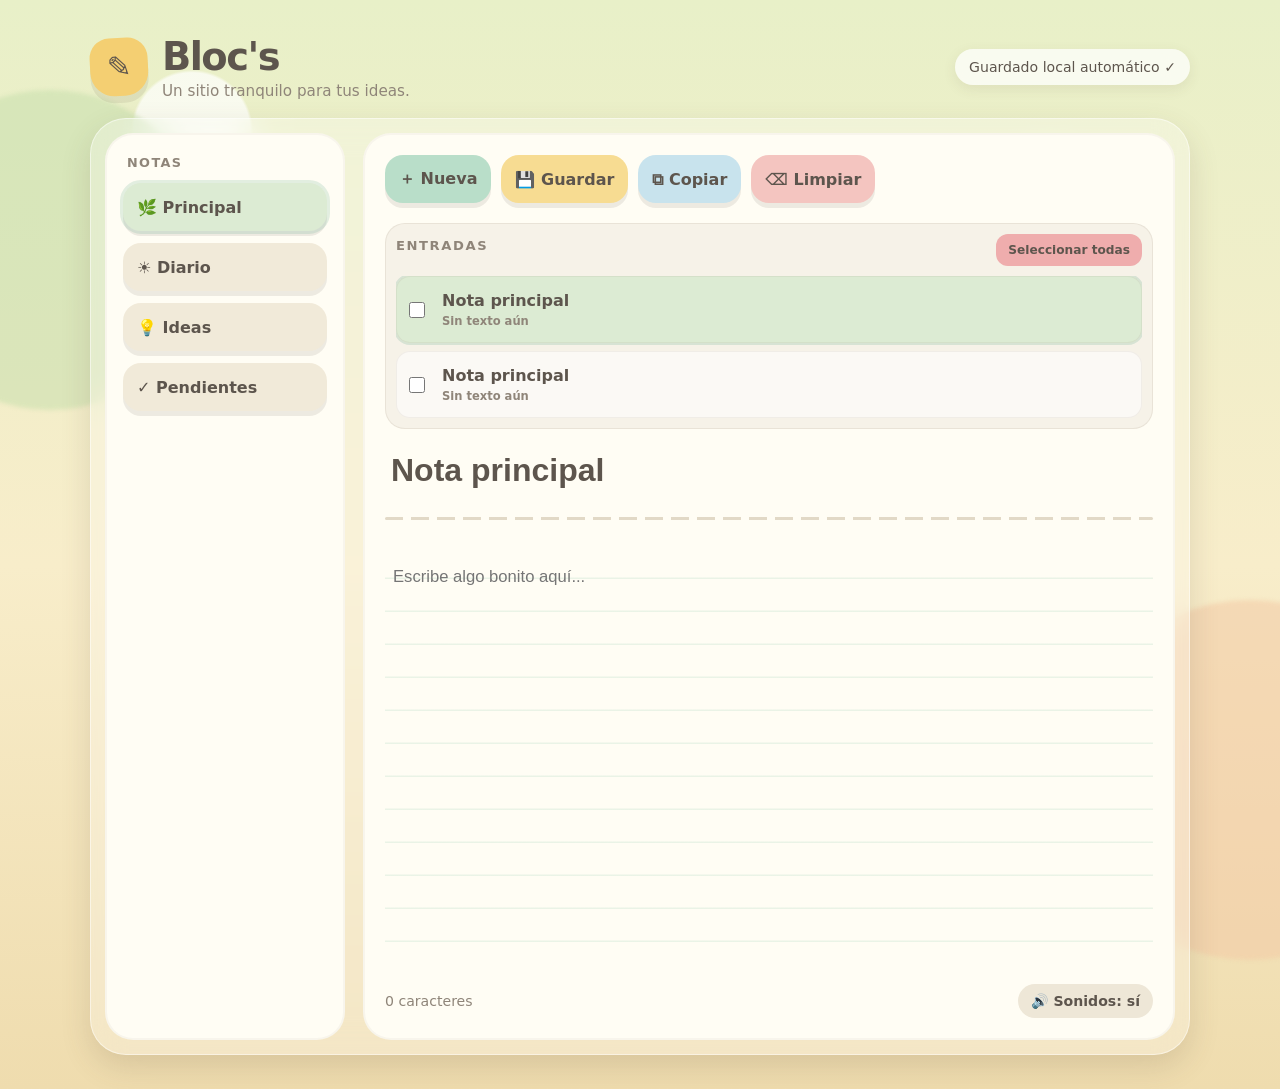
==== index.html @ b120897f "Rename bloc.html to index.html" ====
<!DOCTYPE html>
<html lang="es">
<head>
  <meta charset="UTF-8" />
  <meta name="viewport" content="width=device-width, initial-scale=1.0" />
  <title>Mi Bloc Bonito</title>
  <style>
    :root{
      --bg:#f7efd2;
      --panel:#fffdf4;
      --ink:#5d554d;
      --muted:#8f8579;
      --green:#8bc7a8;
      --green-dark:#5da783;
      --yellow:#f4cf72;
      --pink:#efadad;
      --blue:#9ecfe4;
      --cream:#fff8df;
      --shadow:0 12px 30px rgba(91, 76, 58, .16);
      --shadow-soft:0 7px 0 rgba(91, 76, 58, .10);
      --radius:28px;
    }

    *{ box-sizing:border-box; }

    body{
      margin:0;
      min-height:100vh;
      font-family: "Trebuchet MS", "Segoe UI", system-ui, sans-serif;
      color:var(--ink);
      background:
        radial-gradient(circle at 15% 12%, rgba(255,255,255,.7) 0 4%, transparent 4.2%),
        radial-gradient(circle at 82% 18%, rgba(255,255,255,.55) 0 3%, transparent 3.2%),
        linear-gradient(180deg, #e8f0c8 0%, #f8edca 52%, #efdcae 100%);
      overflow-x:hidden;
    }

    body::before,
    body::after{
      content:"";
      position:fixed;
      z-index:-1;
      border-radius:50%;
      filter:blur(2px);
      opacity:.55;
    }

    body::before{
      width:320px;
      height:320px;
      left:-110px;
      top:90px;
      background:#c7dfad;
    }

    body::after{
      width:360px;
      height:360px;
      right:-150px;
      bottom:-60px;
      background:#f3caa6;
    }

    .app{
      width:min(1100px, calc(100% - 28px));
      margin:34px auto;
    }

    .topbar{
      display:flex;
      justify-content:space-between;
      align-items:center;
      gap:18px;
      margin-bottom:18px;
    }

    .brand{
      display:flex;
      align-items:center;
      gap:14px;
    }

    .logo{
      width:58px;
      height:58px;
      border-radius:20px 20px 24px 24px;
      display:grid;
      place-items:center;
      background:var(--yellow);
      box-shadow:var(--shadow-soft);
      transform:rotate(-3deg);
      font-size:29px;
    }

    h1{
      margin:0;
      font-size:clamp(1.55rem, 4vw, 2.4rem);
      letter-spacing:-.04em;
    }

    .subtitle{
      color:var(--muted);
      font-size:.95rem;
      margin-top:3px;
    }

    .status{
      background:rgba(255,255,255,.72);
      backdrop-filter:blur(12px);
      padding:10px 14px;
      border-radius:999px;
      box-shadow:0 4px 14px rgba(90,70,50,.09);
      font-size:.88rem;
      white-space:nowrap;
    }

    .shell{
      display:grid;
      grid-template-columns:240px 1fr;
      gap:18px;
      background:rgba(255,255,255,.28);
      border:1px solid rgba(255,255,255,.5);
      padding:14px;
      border-radius:36px;
      box-shadow:var(--shadow);
      backdrop-filter:blur(16px);
    }

    .sidebar,
    .editor-card{
      background:var(--panel);
      border-radius:var(--radius);
      box-shadow:inset 0 0 0 2px rgba(117,96,74,.05);
    }

    .sidebar{
      padding:18px;
      display:flex;
      flex-direction:column;
      gap:12px;
    }

    .section-title{
      font-size:.8rem;
      text-transform:uppercase;
      letter-spacing:.11em;
      color:var(--muted);
      margin:4px 4px 1px;
      font-weight:800;
    }

    button{
      border:0;
      font:inherit;
      color:var(--ink);
      cursor:pointer;
      user-select:none;
    }

    .soft-btn,
    .action-btn{
      border-radius:18px;
      min-height:48px;
      padding:11px 14px;
      font-weight:800;
      transition:transform .16s ease, box-shadow .16s ease, filter .16s ease;
      box-shadow:0 5px 0 rgba(93,85,77,.11);
    }

    .soft-btn{
      text-align:left;
      background:#f1ead9;
    }

    .soft-btn:hover,
    .action-btn:hover{
      transform:translateY(-2px);
      filter:brightness(1.02);
    }

    .soft-btn:active,
    .action-btn:active{
      transform:translateY(3px) scale(.98);
      box-shadow:0 2px 0 rgba(93,85,77,.10);
    }

    .soft-btn.active{
      background:#dcebd3;
      outline:3px solid rgba(93,167,131,.18);
    }

    .editor-card{
      padding:22px;
      min-height:600px;
      display:flex;
      flex-direction:column;
      gap:14px;
    }

    .entries-panel{
      background:#f6f2e8;
      border:1px solid rgba(117,96,74,.10);
      border-radius:20px;
      padding:10px;
    }

    .entries-panel h3{
      margin:0 0 10px;
      font-size:.82rem;
      letter-spacing:.12em;
      text-transform:uppercase;
      color:var(--muted);
    }

    .entries-header{
      display:flex;
      justify-content:space-between;
      align-items:center;
      gap:8px;
      margin-bottom:10px;
    }

    .entries-list{
      display:flex;
      flex-direction:column;
      gap:8px;
      max-height:220px;
      overflow:auto;
    }

    .entry-row{
      display:flex;
      align-items:center;
      gap:8px;
      background:rgba(255,255,255,.55);
      border:1px solid rgba(117,96,74,.08);
      border-radius:14px;
      padding:6px 8px;
    }

    .entry-row.active{
      background:#dcebd3;
      outline:2px solid rgba(93,167,131,.2);
    }

    .entry-row input[type="checkbox"] {
      width:16px;
      height:16px;
      accent-color: var(--green-dark);
      cursor:pointer;
      flex-shrink:0;
    }

    .entry-item{
      flex:1;
      width:100%;
      text-align:left;
      border:0;
      background:transparent;
      padding:8px 6px;
      font-weight:800;
      color:var(--ink);
      cursor:pointer;
    }

    .entry-item small{
      display:block;
      color:var(--muted);
      font-size:.72rem;
      margin-top:4px;
      font-weight:700;
    }

    .delete-entry-btn,
    .delete-selected-btn,
    .select-all-btn,
    #deleteCurrentBtn {
      display:none;
      border-radius:12px;
      padding:7px 10px;
      background:#f4c5c0;
      font-size:.76rem;
      font-weight:800;
      box-shadow:none;
    }

    .delete-entry-btn.visible,
    .delete-selected-btn.visible,
    .select-all-btn.visible,
    #deleteCurrentBtn.visible {
      display:inline-flex;
      align-items:center;
      justify-content:center;
    }

    .delete-selected-btn,
    .select-all-btn {
      min-height:32px;
      padding:7px 12px;
      background:#efadad;
    }

    .entries-header-actions {
      display:flex;
      align-items:center;
      gap:8px;
      flex-wrap:wrap;
    }

    .toolbar{
      display:flex;
      flex-wrap:wrap;
      gap:10px;
      margin-bottom:6px;
    }

    .action-btn{
      display:inline-flex;
      align-items:center;
      justify-content:center;
      gap:8px;
      background:#eee7d7;
    }

    .action-btn.green{ background:#b9dec9; }
    .action-btn.yellow{ background:#f7dc92; }
    .action-btn.pink{ background:#f4c5c0; }
    .action-btn.blue{ background:#c8e3ed; }

    .title-input{
      border:0;
      outline:0;
      width:100%;
      padding:8px 6px 10px;
      background:transparent;
      color:var(--ink);
      font:800 clamp(1.45rem, 3vw, 2rem)/1.2 "Trebuchet MS", sans-serif;
    }

    .divider{
      height:3px;
      border-radius:999px;
      background:
        repeating-linear-gradient(90deg, #d8cdb7 0 18px, transparent 18px 26px);
      margin:4px 0 12px;
      opacity:.75;
    }

    textarea{
      width:100%;
      flex:1;
      min-height:410px;
      resize:none;
      border:0;
      outline:0;
      padding:14px 8px;
      color:var(--ink);
      background:
        repeating-linear-gradient(
          transparent 0,
          transparent 31px,
          rgba(139,199,168,.18) 32px,
          rgba(139,199,168,.18) 33px
        );
      font:500 1.04rem/33px "Trebuchet MS", "Segoe UI", sans-serif;
      caret-color:var(--green-dark);
    }

    .bottom-row{
      display:flex;
      justify-content:space-between;
      align-items:center;
      gap:12px;
      margin-top:14px;
      color:var(--muted);
      font-size:.88rem;
    }

    .sound-toggle{
      border-radius:999px;
      padding:9px 13px;
      background:#eee7d7;
      font-weight:800;
    }

    .toast{
      position:fixed;
      left:50%;
      bottom:28px;
      transform:translate(-50%, 25px) scale(.96);
      opacity:0;
      pointer-events:none;
      padding:13px 18px;
      border-radius:18px;
      background:#5f6655;
      color:white;
      font-weight:800;
      box-shadow:0 10px 28px rgba(0,0,0,.2);
      transition:.25s ease;
      z-index:10;
    }

    .toast.show{
      transform:translate(-50%, 0) scale(1);
      opacity:1;
    }

    .modal-backdrop {
      position:fixed;
      inset:0;
      display:flex;
      align-items:center;
      justify-content:center;
      background:rgba(72, 62, 52, 0.38);
      backdrop-filter:blur(4px);
      opacity:0;
      visibility:hidden;
      transition:opacity .2s ease, visibility .2s ease;
      z-index:20;
    }

    .modal-backdrop.show {
      opacity:1;
      visibility:visible;
    }

    .modal-card {
      width:min(420px, calc(100% - 28px));
      background:var(--panel);
      border-radius:28px;
      box-shadow:0 20px 45px rgba(72, 62, 52, 0.22);
      border:1px solid rgba(117,96,74,.10);
      padding:22px 20px 18px;
      transform:translateY(10px) scale(.98);
      transition:transform .2s ease;
    }

    .modal-backdrop.show .modal-card {
      transform:translateY(0) scale(1);
    }

    .modal-card h2 {
      margin:0 0 10px;
      font-size:1.5rem;
      letter-spacing:-.04em;
    }

    .modal-card p {
      margin:0 0 18px;
      color:var(--muted);
      line-height:1.6;
    }

    .modal-actions {
      display:flex;
      justify-content:flex-end;
      gap:10px;
      flex-wrap:wrap;
    }

    .modal-btn {
      border-radius:16px;
      min-height:42px;
      padding:9px 16px;
      font-weight:800;
      box-shadow:0 4px 0 rgba(93,85,77,.10);
    }

    .modal-btn.cancel {
      background:#eee7d7;
    }

    .modal-btn.confirm {
      background:#f4c5c0;
    }

    .pop{
      animation:pop .28s ease;
    }

    @keyframes pop{
      0%{ transform:scale(.95); }
      55%{ transform:scale(1.025); }
      100%{ transform:scale(1); }
    }

    @media (max-width:780px){
      .topbar{
        align-items:flex-start;
        flex-direction:column;
      }

      .shell{
        grid-template-columns:1fr;
      }

      .sidebar{
        flex-direction:row;
        flex-wrap:wrap;
      }

      .section-title{
        width:100%;
      }

      .soft-btn{
        flex:1 1 140px;
      }

      .editor-card{
        min-height:560px;
      }
    }
  </style>
</head>
<body>
  <main class="app">
    <header class="topbar">
      <div class="brand">
        <div class="logo">✎</div>
        <div>
          <h1>Bloc's</h1>
          <div class="subtitle">Un sitio tranquilo para tus ideas.</div>
        </div>
      </div>
      <div class="status" id="status">Guardado local automático ✓</div>
    </header>

    <section class="shell">
      <aside class="sidebar">
        <div class="section-title">Notas</div>
        <button class="soft-btn active" data-note="principal">🌿 Principal</button>
        <button class="soft-btn" data-note="diario">☀ Diario</button>
        <button class="soft-btn" data-note="ideas">💡 Ideas</button>
        <button class="soft-btn" data-note="pendientes">✓ Pendientes</button>
      </aside>

      <section class="editor-card" id="editorCard">
        <div class="toolbar">
          <button class="action-btn green" id="newBtn">＋ Nueva</button>
          <button class="action-btn yellow" id="saveBtn">💾 Guardar</button>
          <button class="action-btn blue" id="copyBtn">⧉ Copiar</button>
          <button class="action-btn pink" id="clearBtn">⌫ Limpiar</button>
          <button class="action-btn pink" id="deleteCurrentBtn">🗑 Borrar nota</button>
        </div>

        <div class="entries-panel">
          <div class="entries-header">
            <h3>Entradas</h3>
            <div class="entries-header-actions">
              <button class="select-all-btn" id="selectAllBtn" type="button">Seleccionar todas</button>
              <button class="delete-selected-btn" id="deleteSelectedBtn" type="button">🗑 Seleccionadas</button>
            </div>
          </div>
          <div class="entries-list" id="entriesList"></div>
        </div>

        <input class="title-input" id="title" value="Nota principal" aria-label="Título de la nota"/>
        <div class="divider"></div>
        <textarea id="note" spellcheck="true" placeholder="Escribe algo bonito aquí..."></textarea>

        <div class="bottom-row">
          <span id="counter">0 caracteres</span>
          <button class="sound-toggle" id="soundBtn">🔊 Sonidos: sí</button>
        </div>
      </section>
    </section>
  </main>

  <div class="modal-backdrop" id="deleteModal" aria-hidden="true">
    <div class="modal-card" role="dialog" aria-modal="true" aria-labelledby="deleteModalTitle">
      <h2 id="deleteModalTitle">¿Borrar nota?</h2>
      <p id="deleteModalText">Estás a punto de eliminar esta entrada.</p>
      <div class="modal-actions">
        <button class="modal-btn cancel" id="cancelDeleteBtn" type="button">Cancelar</button>
        <button class="modal-btn confirm" id="confirmDeleteBtn" type="button">Sí, borrar</button>
      </div>
    </div>
  </div>

  <div class="toast" id="toast">Guardado ✓</div>

  <script>
    const title = document.getElementById('title');
    const note = document.getElementById('note');
    const counter = document.getElementById('counter');
    const toast = document.getElementById('toast');
    const status = document.getElementById('status');
    const editorCard = document.getElementById('editorCard');
    const soundBtn = document.getElementById('soundBtn');
    const entriesList = document.getElementById('entriesList');
    const deleteCurrentBtn = document.getElementById('deleteCurrentBtn');
    const deleteSelectedBtn = document.getElementById('deleteSelectedBtn');
    const selectAllBtn = document.getElementById('selectAllBtn');
    const deleteModal = document.getElementById('deleteModal');
    const deleteModalText = document.getElementById('deleteModalText');
    const cancelDeleteBtn = document.getElementById('cancelDeleteBtn');
    const confirmDeleteBtn = document.getElementById('confirmDeleteBtn');

    let activeKey = 'principal';
    let activeEntryId = null;
    let soundsEnabled = true;
    let saveTimer;
    const selectedEntryIds = new Set();
    let pendingDeleteAction = null;

    const categoryLabels = {
      principal: 'Principal',
      diario: 'Diario',
      ideas: 'Ideas',
      pendientes: 'Pendientes'
    };

    const defaults = {
      principal: [
        { id: 'principal-1', title: 'Nota principal', text: '' }
      ],
      diario: [
        { id: 'diario-1', title: 'Diario', text: '' }
      ],
      ideas: [
        { id: 'ideas-1', title: 'Ideas', text: '' }
      ],
      pendientes: [
        { id: 'pendientes-1', title: 'Pendientes', text: '' }
      ]
    };

    function makeId(prefix) {
      if (window.crypto && crypto.randomUUID) {
        return `${prefix}-${crypto.randomUUID()}`;
      }
      return `${prefix}-${Date.now()}-${Math.random().toString(16).slice(2)}`;
    }

    const loadAll = () => {
      try {
        const raw = JSON.parse(localStorage.getItem('bloc-bonito-notes'));
        if (!raw) return structuredClone(defaults);

        const normalized = {};
        Object.keys(defaults).forEach(key => {
          const value = raw[key];
          if (Array.isArray(value)) {
            normalized[key] = value.map((entry, index) => ({
              id: entry.id || makeId(key),
              title: entry.title || `${categoryLabels[key]} ${index + 1}`,
              text: entry.text || '',
              createdAt: entry.createdAt || Date.now()
            }));
          } else if (value && typeof value === 'object') {
            normalized[key] = [{
              id: makeId(key),
              title: value.title || categoryLabels[key],
              text: value.text || '',
              createdAt: Date.now()
            }];
          } else {
            normalized[key] = [...defaults[key]];
          }
        });

        return normalized;
      } catch {
        return structuredClone(defaults);
      }
    };

    let notes = loadAll();

    function playTone(type = 'tap') {
      if (!soundsEnabled) return;
      const AudioCtx = window.AudioContext || window.webkitAudioContext;
      if (!AudioCtx) return;

      const ctx = new AudioCtx();
      const osc = ctx.createOscillator();
      const gain = ctx.createGain();

      const frequencies = {
        tap: [520, 660],
        save: [660, 880],
        clear: [320, 240],
        switch: [440, 560]
      };

      const pair = frequencies[type] || frequencies.tap;
      osc.type = 'sine';
      osc.frequency.setValueAtTime(pair[0], ctx.currentTime);
      osc.frequency.exponentialRampToValueAtTime(pair[1], ctx.currentTime + 0.09);

      gain.gain.setValueAtTime(0.0001, ctx.currentTime);
      gain.gain.exponentialRampToValueAtTime(0.065, ctx.currentTime + 0.015);
      gain.gain.exponentialRampToValueAtTime(0.0001, ctx.currentTime + 0.13);

      osc.connect(gain);
      gain.connect(ctx.destination);
      osc.start();
      osc.stop(ctx.currentTime + 0.14);
      osc.onended = () => ctx.close();
    }

    function showToast(message) {
      toast.textContent = message;
      toast.classList.add('show');
      clearTimeout(toast._timer);
      toast._timer = setTimeout(() => toast.classList.remove('show'), 1400);
    }

    function openDeleteModal(message, callback) {
      deleteModalText.textContent = message;
      pendingDeleteAction = callback;
      deleteModal.classList.add('show');
      deleteModal.setAttribute('aria-hidden', 'false');
    }

    function closeDeleteModal() {
      deleteModal.classList.remove('show');
      deleteModal.setAttribute('aria-hidden', 'true');
      pendingDeleteAction = null;
    }

    function updateCounter() {
      counter.textContent = `${note.value.length} caracteres`;
    }

    function saveList() {
      localStorage.setItem('bloc-bonito-notes', JSON.stringify(notes));
    }

    function updateDeleteControls() {
      const list = notes[activeKey] || [];
      const hasSelection = selectedEntryIds.size > 0;
      const allSelected = list.length > 0 && list.every(entry => selectedEntryIds.has(entry.id));

      deleteSelectedBtn.classList.toggle('visible', hasSelection);
      selectAllBtn.classList.toggle('visible', list.length > 0);
      selectAllBtn.textContent = allSelected ? 'Deseleccionar todas' : 'Seleccionar todas';
      deleteCurrentBtn.classList.toggle('visible', selectedEntryIds.size === 1);

      document.querySelectorAll('.delete-entry-btn').forEach(button => {
        const shouldShow = selectedEntryIds.has(button.dataset.entryId);
        button.classList.toggle('visible', shouldShow);
      });
    }

    function renderEntriesList() {
      const list = notes[activeKey] || [];
      entriesList.innerHTML = '';

      if (!list.length) {
        entriesList.innerHTML = '<div class="entry-row"><button class="entry-item" type="button"><strong>Sin entradas</strong><small>Haz clic en “Nueva” para crear una.</small></button></div>';
        updateDeleteControls();
        return;
      }

      list.forEach(entry => {
        const row = document.createElement('div');
        row.className = `entry-row${entry.id === activeEntryId ? ' active' : ''}`;

        const checkbox = document.createElement('input');
        checkbox.type = 'checkbox';
        checkbox.checked = selectedEntryIds.has(entry.id);
        checkbox.addEventListener('change', () => {
          if (checkbox.checked) {
            selectedEntryIds.add(entry.id);
          } else {
            selectedEntryIds.delete(entry.id);
          }
          updateDeleteControls();
        });

        const btn = document.createElement('button');
        btn.type = 'button';
        btn.className = 'entry-item';
        btn.innerHTML = `<span>${entry.title || 'Sin título'}</span><small>${(entry.text || '').slice(0, 50) || 'Sin texto aún'}</small>`;
        btn.addEventListener('click', () => {
          loadEntry(activeKey, entry.id);
        });

        const deleteBtn = document.createElement('button');
        deleteBtn.type = 'button';
        deleteBtn.className = 'delete-entry-btn';
        deleteBtn.dataset.entryId = entry.id;
        deleteBtn.textContent = 'Borrar';
        deleteBtn.addEventListener('click', (event) => {
          event.stopPropagation();
          deleteEntryById(entry.id);
        });

        row.appendChild(checkbox);
        row.appendChild(btn);
        row.appendChild(deleteBtn);
        entriesList.appendChild(row);
      });

      updateDeleteControls();
    }

    function save(silent = false) {
      const list = notes[activeKey] || [];
      const cleanTitle = (title.value || '').trim() || 'Sin título';

      if (!activeEntryId) {
        const newEntry = {
          id: makeId(activeKey),
          title: cleanTitle,
          text: note.value,
          createdAt: Date.now()
        };
        notes[activeKey] = [...list, newEntry];
        activeEntryId = newEntry.id;
      } else {
        notes[activeKey] = list.map(entry => {
          if (entry.id !== activeEntryId) return entry;
          return {
            ...entry,
            title: cleanTitle,
            text: note.value,
            createdAt: entry.createdAt || Date.now()
          };
        });
      }

      saveList();
      renderEntriesList();
      status.textContent = 'Guardado local automático ✓';

      if (!silent) {
        playTone('save');
        showToast('Guardado ✓');
      }
    }

    function deleteEntryById(entryId) {
      const list = notes[activeKey] || [];
      const entry = list.find(item => item.id === entryId);
      if (!entry) return;

      openDeleteModal(`¿Estás seguro de que quieres borrar la nota "${entry.title || 'Sin título'}"?`, () => {
        notes[activeKey] = list.filter(item => item.id !== entryId);
        selectedEntryIds.delete(entryId);

        if (activeEntryId === entryId) {
          const nextEntry = notes[activeKey][0] || null;
          activeEntryId = nextEntry ? nextEntry.id : null;

          if (nextEntry) {
            title.value = nextEntry.title || categoryLabels[activeKey];
            note.value = nextEntry.text || '';
          } else {
            title.value = categoryLabels[activeKey];
            note.value = '';
          }
          updateCounter();
        }

        saveList();
        renderEntriesList();
        status.textContent = 'Nota eliminada ✓';
        playTone('clear');
        showToast('Nota eliminada ✓');
      });
    }

    function autosave() {
      status.textContent = 'Guardando…';
      clearTimeout(saveTimer);
      saveTimer = setTimeout(() => save(true), 450);
    }

    function loadEntry(key, entryId) {
      save(true);
      activeKey = key;
      selectedEntryIds.clear();
      const list = notes[key] || [];
      const entry = list.find(item => item.id === entryId) || list[0] || {
        id: makeId(key),
        title: categoryLabels[key],
        text: ''
      };

      activeEntryId = entry.id;
      title.value = entry.title || categoryLabels[key];
      note.value = entry.text || '';
      updateCounter();

      document.querySelectorAll('.soft-btn').forEach(btn => {
        btn.classList.toggle('active', btn.dataset.note === key);
      });

      renderEntriesList();
      editorCard.classList.remove('pop');
      void editorCard.offsetWidth;
      editorCard.classList.add('pop');
      playTone('switch');
    }

    function loadNote(key) {
      loadEntry(key, (notes[key] || [])[0]?.id || null);
    }

    document.querySelectorAll('.soft-btn').forEach(btn => {
      btn.addEventListener('click', () => loadNote(btn.dataset.note));
    });

    document.getElementById('saveBtn').addEventListener('click', () => save());

    document.getElementById('copyBtn').addEventListener('click', async () => {
      try {
        await navigator.clipboard.writeText(`${title.value}\n\n${note.value}`);
        playTone('tap');
        showToast('Copiado al portapapeles');
      } catch {
        showToast('No se pudo copiar');
      }
    });

    document.getElementById('clearBtn').addEventListener('click', () => {
      note.value = '';
      updateCounter();
      autosave();
      playTone('clear');
      showToast('Nota limpiada');
    });

    deleteCurrentBtn.addEventListener('click', () => {
      const selected = [...selectedEntryIds];
      if (selected.length !== 1) {
        showToast('Selecciona solo una nota');
        return;
      }
      deleteEntryById(selected[0]);
    });

    selectAllBtn.addEventListener('click', () => {
      const list = notes[activeKey] || [];
      const allSelected = list.length > 0 && list.every(entry => selectedEntryIds.has(entry.id));

      if (allSelected) {
        selectedEntryIds.clear();
      } else {
        list.forEach(entry => selectedEntryIds.add(entry.id));
      }

      renderEntriesList();
    });

    deleteSelectedBtn.addEventListener('click', () => {
      const ids = [...selectedEntryIds];
      if (!ids.length) {
        showToast('Selecciona una o más notas');
        return;
      }

      openDeleteModal(`¿Estás seguro de que quieres borrar ${ids.length} nota(s) seleccionada(s)?`, () => {
        notes[activeKey] = (notes[activeKey] || []).filter(entry => !ids.includes(entry.id));
        selectedEntryIds.clear();

        const nextEntry = notes[activeKey][0] || null;
        activeEntryId = nextEntry ? nextEntry.id : null;
        if (nextEntry) {
          title.value = nextEntry.title || categoryLabels[activeKey];
          note.value = nextEntry.text || '';
        } else {
          title.value = categoryLabels[activeKey];
          note.value = '';
        }
        updateCounter();
        saveList();
        renderEntriesList();
        status.textContent = 'Entradas eliminadas ✓';
        playTone('clear');
        showToast('Entradas eliminadas ✓');
      });
    });

    cancelDeleteBtn.addEventListener('click', closeDeleteModal);
    confirmDeleteBtn.addEventListener('click', () => {
      if (typeof pendingDeleteAction === 'function') {
        pendingDeleteAction();
      }
      closeDeleteModal();
    });
    deleteModal.addEventListener('click', (event) => {
      if (event.target === deleteModal) {
        closeDeleteModal();
      }
    });

    document.getElementById('newBtn').addEventListener('click', () => {
      const list = notes[activeKey] || [];
      const newEntry = {
        id: makeId(activeKey),
        title: `Nueva ${categoryLabels[activeKey] || 'entrada'}`,
        text: '',
        createdAt: Date.now()
      };

      notes[activeKey] = [...list, newEntry];
      activeEntryId = newEntry.id;
      title.value = newEntry.title;
      note.value = '';
      updateCounter();
      renderEntriesList();
      saveList();
      note.focus();
      playTone('tap');
      showToast('Lista para escribir ✨');
    });

    soundBtn.addEventListener('click', () => {
      soundsEnabled = !soundsEnabled;
      soundBtn.textContent = soundsEnabled ? '🔊 Sonidos: sí' : '🔇 Sonidos: no';
      if (soundsEnabled) playTone('tap');
    });

    [title, note].forEach(el => el.addEventListener('input', () => {
      updateCounter();
      autosave();
    }));

    note.addEventListener('keydown', e => {
      if (e.key === 'Tab') {
        e.preventDefault();
        const start = note.selectionStart;
        const end = note.selectionEnd;
        note.value = note.value.substring(0, start) + '  ' + note.value.substring(end);
        note.selectionStart = note.selectionEnd = start + 2;
        autosave();
      }
    });

    loadNote(activeKey);
  </script>
</body>
</html>
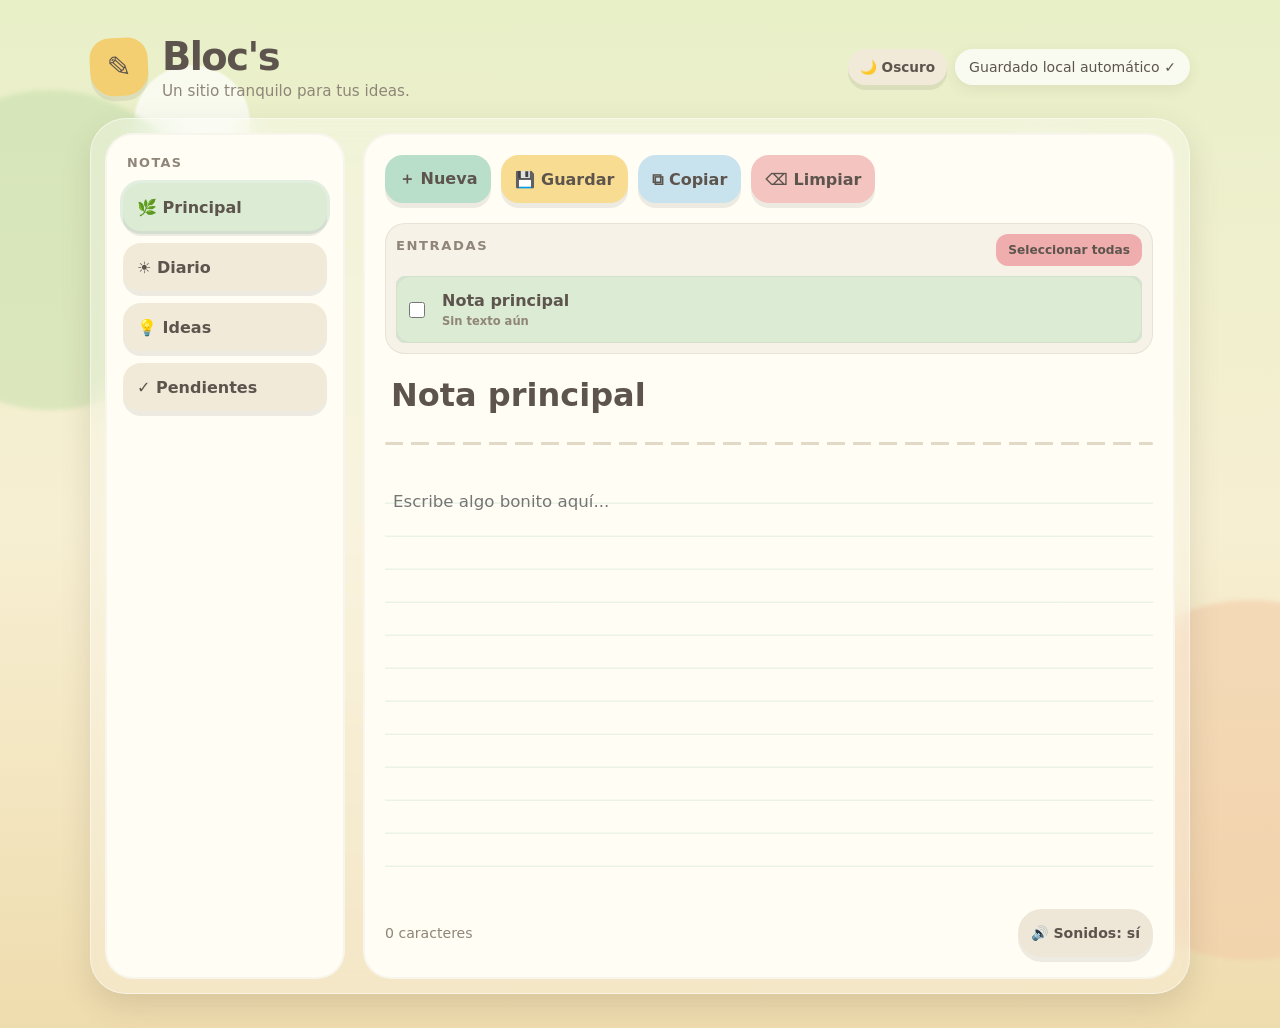
==== commit f6fb67de: "Saving uncommitted changes before archiving session" ====
--- a/index.html
+++ b/index.html
@@ -4,516 +4,9 @@
   <meta charset="UTF-8" />
   <meta name="viewport" content="width=device-width, initial-scale=1.0" />
   <title>Mi Bloc Bonito</title>
-  <style>
-    :root{
-      --bg:#f7efd2;
-      --panel:#fffdf4;
-      --ink:#5d554d;
-      --muted:#8f8579;
-      --green:#8bc7a8;
-      --green-dark:#5da783;
-      --yellow:#f4cf72;
-      --pink:#efadad;
-      --blue:#9ecfe4;
-      --cream:#fff8df;
-      --shadow:0 12px 30px rgba(91, 76, 58, .16);
-      --shadow-soft:0 7px 0 rgba(91, 76, 58, .10);
-      --radius:28px;
-    }
-
-    *{ box-sizing:border-box; }
-
-    body{
-      margin:0;
-      min-height:100vh;
-      font-family: "Trebuchet MS", "Segoe UI", system-ui, sans-serif;
-      color:var(--ink);
-      background:
-        radial-gradient(circle at 15% 12%, rgba(255,255,255,.7) 0 4%, transparent 4.2%),
-        radial-gradient(circle at 82% 18%, rgba(255,255,255,.55) 0 3%, transparent 3.2%),
-        linear-gradient(180deg, #e8f0c8 0%, #f8edca 52%, #efdcae 100%);
-      overflow-x:hidden;
-    }
-
-    body::before,
-    body::after{
-      content:"";
-      position:fixed;
-      z-index:-1;
-      border-radius:50%;
-      filter:blur(2px);
-      opacity:.55;
-    }
-
-    body::before{
-      width:320px;
-      height:320px;
-      left:-110px;
-      top:90px;
-      background:#c7dfad;
-    }
-
-    body::after{
-      width:360px;
-      height:360px;
-      right:-150px;
-      bottom:-60px;
-      background:#f3caa6;
-    }
-
-    .app{
-      width:min(1100px, calc(100% - 28px));
-      margin:34px auto;
-    }
-
-    .topbar{
-      display:flex;
-      justify-content:space-between;
-      align-items:center;
-      gap:18px;
-      margin-bottom:18px;
-    }
-
-    .brand{
-      display:flex;
-      align-items:center;
-      gap:14px;
-    }
-
-    .logo{
-      width:58px;
-      height:58px;
-      border-radius:20px 20px 24px 24px;
-      display:grid;
-      place-items:center;
-      background:var(--yellow);
-      box-shadow:var(--shadow-soft);
-      transform:rotate(-3deg);
-      font-size:29px;
-    }
-
-    h1{
-      margin:0;
-      font-size:clamp(1.55rem, 4vw, 2.4rem);
-      letter-spacing:-.04em;
-    }
-
-    .subtitle{
-      color:var(--muted);
-      font-size:.95rem;
-      margin-top:3px;
-    }
-
-    .status{
-      background:rgba(255,255,255,.72);
-      backdrop-filter:blur(12px);
-      padding:10px 14px;
-      border-radius:999px;
-      box-shadow:0 4px 14px rgba(90,70,50,.09);
-      font-size:.88rem;
-      white-space:nowrap;
-    }
-
-    .shell{
-      display:grid;
-      grid-template-columns:240px 1fr;
-      gap:18px;
-      background:rgba(255,255,255,.28);
-      border:1px solid rgba(255,255,255,.5);
-      padding:14px;
-      border-radius:36px;
-      box-shadow:var(--shadow);
-      backdrop-filter:blur(16px);
-    }
-
-    .sidebar,
-    .editor-card{
-      background:var(--panel);
-      border-radius:var(--radius);
-      box-shadow:inset 0 0 0 2px rgba(117,96,74,.05);
-    }
-
-    .sidebar{
-      padding:18px;
-      display:flex;
-      flex-direction:column;
-      gap:12px;
-    }
-
-    .section-title{
-      font-size:.8rem;
-      text-transform:uppercase;
-      letter-spacing:.11em;
-      color:var(--muted);
-      margin:4px 4px 1px;
-      font-weight:800;
-    }
-
-    button{
-      border:0;
-      font:inherit;
-      color:var(--ink);
-      cursor:pointer;
-      user-select:none;
-    }
-
-    .soft-btn,
-    .action-btn{
-      border-radius:18px;
-      min-height:48px;
-      padding:11px 14px;
-      font-weight:800;
-      transition:transform .16s ease, box-shadow .16s ease, filter .16s ease;
-      box-shadow:0 5px 0 rgba(93,85,77,.11);
-    }
-
-    .soft-btn{
-      text-align:left;
-      background:#f1ead9;
-    }
-
-    .soft-btn:hover,
-    .action-btn:hover{
-      transform:translateY(-2px);
-      filter:brightness(1.02);
-    }
-
-    .soft-btn:active,
-    .action-btn:active{
-      transform:translateY(3px) scale(.98);
-      box-shadow:0 2px 0 rgba(93,85,77,.10);
-    }
-
-    .soft-btn.active{
-      background:#dcebd3;
-      outline:3px solid rgba(93,167,131,.18);
-    }
-
-    .editor-card{
-      padding:22px;
-      min-height:600px;
-      display:flex;
-      flex-direction:column;
-      gap:14px;
-    }
-
-    .entries-panel{
-      background:#f6f2e8;
-      border:1px solid rgba(117,96,74,.10);
-      border-radius:20px;
-      padding:10px;
-    }
-
-    .entries-panel h3{
-      margin:0 0 10px;
-      font-size:.82rem;
-      letter-spacing:.12em;
-      text-transform:uppercase;
-      color:var(--muted);
-    }
-
-    .entries-header{
-      display:flex;
-      justify-content:space-between;
-      align-items:center;
-      gap:8px;
-      margin-bottom:10px;
-    }
-
-    .entries-list{
-      display:flex;
-      flex-direction:column;
-      gap:8px;
-      max-height:220px;
-      overflow:auto;
-    }
-
-    .entry-row{
-      display:flex;
-      align-items:center;
-      gap:8px;
-      background:rgba(255,255,255,.55);
-      border:1px solid rgba(117,96,74,.08);
-      border-radius:14px;
-      padding:6px 8px;
-    }
-
-    .entry-row.active{
-      background:#dcebd3;
-      outline:2px solid rgba(93,167,131,.2);
-    }
-
-    .entry-row input[type="checkbox"] {
-      width:16px;
-      height:16px;
-      accent-color: var(--green-dark);
-      cursor:pointer;
-      flex-shrink:0;
-    }
-
-    .entry-item{
-      flex:1;
-      width:100%;
-      text-align:left;
-      border:0;
-      background:transparent;
-      padding:8px 6px;
-      font-weight:800;
-      color:var(--ink);
-      cursor:pointer;
-    }
-
-    .entry-item small{
-      display:block;
-      color:var(--muted);
-      font-size:.72rem;
-      margin-top:4px;
-      font-weight:700;
-    }
-
-    .delete-entry-btn,
-    .delete-selected-btn,
-    .select-all-btn,
-    #deleteCurrentBtn {
-      display:none;
-      border-radius:12px;
-      padding:7px 10px;
-      background:#f4c5c0;
-      font-size:.76rem;
-      font-weight:800;
-      box-shadow:none;
-    }
-
-    .delete-entry-btn.visible,
-    .delete-selected-btn.visible,
-    .select-all-btn.visible,
-    #deleteCurrentBtn.visible {
-      display:inline-flex;
-      align-items:center;
-      justify-content:center;
-    }
-
-    .delete-selected-btn,
-    .select-all-btn {
-      min-height:32px;
-      padding:7px 12px;
-      background:#efadad;
-    }
-
-    .entries-header-actions {
-      display:flex;
-      align-items:center;
-      gap:8px;
-      flex-wrap:wrap;
-    }
-
-    .toolbar{
-      display:flex;
-      flex-wrap:wrap;
-      gap:10px;
-      margin-bottom:6px;
-    }
-
-    .action-btn{
-      display:inline-flex;
-      align-items:center;
-      justify-content:center;
-      gap:8px;
-      background:#eee7d7;
-    }
-
-    .action-btn.green{ background:#b9dec9; }
-    .action-btn.yellow{ background:#f7dc92; }
-    .action-btn.pink{ background:#f4c5c0; }
-    .action-btn.blue{ background:#c8e3ed; }
-
-    .title-input{
-      border:0;
-      outline:0;
-      width:100%;
-      padding:8px 6px 10px;
-      background:transparent;
-      color:var(--ink);
-      font:800 clamp(1.45rem, 3vw, 2rem)/1.2 "Trebuchet MS", sans-serif;
-    }
-
-    .divider{
-      height:3px;
-      border-radius:999px;
-      background:
-        repeating-linear-gradient(90deg, #d8cdb7 0 18px, transparent 18px 26px);
-      margin:4px 0 12px;
-      opacity:.75;
-    }
-
-    textarea{
-      width:100%;
-      flex:1;
-      min-height:410px;
-      resize:none;
-      border:0;
-      outline:0;
-      padding:14px 8px;
-      color:var(--ink);
-      background:
-        repeating-linear-gradient(
-          transparent 0,
-          transparent 31px,
-          rgba(139,199,168,.18) 32px,
-          rgba(139,199,168,.18) 33px
-        );
-      font:500 1.04rem/33px "Trebuchet MS", "Segoe UI", sans-serif;
-      caret-color:var(--green-dark);
-    }
-
-    .bottom-row{
-      display:flex;
-      justify-content:space-between;
-      align-items:center;
-      gap:12px;
-      margin-top:14px;
-      color:var(--muted);
-      font-size:.88rem;
-    }
-
-    .sound-toggle{
-      border-radius:999px;
-      padding:9px 13px;
-      background:#eee7d7;
-      font-weight:800;
-    }
-
-    .toast{
-      position:fixed;
-      left:50%;
-      bottom:28px;
-      transform:translate(-50%, 25px) scale(.96);
-      opacity:0;
-      pointer-events:none;
-      padding:13px 18px;
-      border-radius:18px;
-      background:#5f6655;
-      color:white;
-      font-weight:800;
-      box-shadow:0 10px 28px rgba(0,0,0,.2);
-      transition:.25s ease;
-      z-index:10;
-    }
-
-    .toast.show{
-      transform:translate(-50%, 0) scale(1);
-      opacity:1;
-    }
-
-    .modal-backdrop {
-      position:fixed;
-      inset:0;
-      display:flex;
-      align-items:center;
-      justify-content:center;
-      background:rgba(72, 62, 52, 0.38);
-      backdrop-filter:blur(4px);
-      opacity:0;
-      visibility:hidden;
-      transition:opacity .2s ease, visibility .2s ease;
-      z-index:20;
-    }
-
-    .modal-backdrop.show {
-      opacity:1;
-      visibility:visible;
-    }
-
-    .modal-card {
-      width:min(420px, calc(100% - 28px));
-      background:var(--panel);
-      border-radius:28px;
-      box-shadow:0 20px 45px rgba(72, 62, 52, 0.22);
-      border:1px solid rgba(117,96,74,.10);
-      padding:22px 20px 18px;
-      transform:translateY(10px) scale(.98);
-      transition:transform .2s ease;
-    }
-
-    .modal-backdrop.show .modal-card {
-      transform:translateY(0) scale(1);
-    }
-
-    .modal-card h2 {
-      margin:0 0 10px;
-      font-size:1.5rem;
-      letter-spacing:-.04em;
-    }
-
-    .modal-card p {
-      margin:0 0 18px;
-      color:var(--muted);
-      line-height:1.6;
-    }
-
-    .modal-actions {
-      display:flex;
-      justify-content:flex-end;
-      gap:10px;
-      flex-wrap:wrap;
-    }
-
-    .modal-btn {
-      border-radius:16px;
-      min-height:42px;
-      padding:9px 16px;
-      font-weight:800;
-      box-shadow:0 4px 0 rgba(93,85,77,.10);
-    }
-
-    .modal-btn.cancel {
-      background:#eee7d7;
-    }
-
-    .modal-btn.confirm {
-      background:#f4c5c0;
-    }
-
-    .pop{
-      animation:pop .28s ease;
-    }
-
-    @keyframes pop{
-      0%{ transform:scale(.95); }
-      55%{ transform:scale(1.025); }
-      100%{ transform:scale(1); }
-    }
-
-    @media (max-width:780px){
-      .topbar{
-        align-items:flex-start;
-        flex-direction:column;
-      }
-
-      .shell{
-        grid-template-columns:1fr;
-      }
-
-      .sidebar{
-        flex-direction:row;
-        flex-wrap:wrap;
-      }
-
-      .section-title{
-        width:100%;
-      }
-
-      .soft-btn{
-        flex:1 1 140px;
-      }
-
-      .editor-card{
-        min-height:560px;
-      }
-    }
-  </style>
+  <link rel="stylesheet" href="cozy-ui.css" />
 </head>
-<body>
+<body class="ui-theme">
   <main class="app">
     <header class="topbar">
       <div class="brand">
@@ -523,7 +16,10 @@
           <div class="subtitle">Un sitio tranquilo para tus ideas.</div>
         </div>
       </div>
-      <div class="status" id="status">Guardado local automático ✓</div>
+      <div class="ui-flex ui-gap-sm theme-actions">
+        <button class="ui-btn ui-btn-sm ui-btn-pill" id="themeToggle" type="button" aria-label="Cambiar tema" aria-pressed="false">🌙 Oscuro</button>
+        <div class="status" id="status">Guardado local automático ✓</div>
+      </div>
     </header>
 
     <section class="shell">
@@ -870,7 +366,9 @@
     }
 
     function loadEntry(key, entryId) {
-      save(true);
+      if (activeEntryId) {
+        save(true);
+      }
       activeKey = key;
       selectedEntryIds.clear();
       const list = notes[key] || [];
@@ -1015,6 +513,25 @@
       if (soundsEnabled) playTone('tap');
     });
 
+    const themeToggle = document.getElementById('themeToggle');
+    const savedTheme = localStorage.getItem('bloc-bonito-theme');
+
+    function applyTheme(theme) {
+      const dark = theme === 'dark';
+      document.body.classList.toggle('dark', dark);
+      themeToggle.textContent = dark ? '☀️ Claro' : '🌙 Oscuro';
+      themeToggle.setAttribute('aria-pressed', String(dark));
+      localStorage.setItem('bloc-bonito-theme', dark ? 'dark' : 'light');
+    }
+
+    themeToggle.addEventListener('click', () => {
+      const nextTheme = document.body.classList.contains('dark') ? 'light' : 'dark';
+      applyTheme(nextTheme);
+      playTone('tap');
+    });
+
+    applyTheme(savedTheme === 'dark' ? 'dark' : 'light');
+
     [title, note].forEach(el => el.addEventListener('input', () => {
       updateCounter();
       autosave();
--- a/cozy-ui.css
+++ b/cozy-ui.css
@@ -0,0 +1,1268 @@
+/**
+ * Cozy UI Design System
+ * Versión: 1.0
+ * Estilo: cálido, amigable y juguetón
+ *
+ * Uso:
+ * <link rel="stylesheet" href="cozy-ui.css">
+ */
+
+:root {
+  /* =========================
+     COLORES
+     ========================= */
+  --ui-bg: #f7efd2;
+  --ui-bg-soft: #e8f0c8;
+  --ui-surface: #fffdf4;
+  --ui-surface-soft: #fff8df;
+
+  --ui-text: #5d554d;
+  --ui-text-muted: #8f8579;
+
+  --ui-green: #8bc7a8;
+  --ui-green-dark: #5da783;
+  --ui-green-light: #b9dec9;
+
+  --ui-yellow: #f4cf72;
+  --ui-yellow-light: #f7dc92;
+
+  --ui-pink: #efadad;
+  --ui-pink-light: #f4c5c0;
+
+  --ui-blue: #9ecfe4;
+  --ui-blue-light: #c8e3ed;
+
+  --ui-cream: #f1ead9;
+  --ui-border: rgba(117, 96, 74, 0.10);
+
+  /* =========================
+     RADIOS
+     ========================= */
+  --ui-radius-xs: 10px;
+  --ui-radius-sm: 14px;
+  --ui-radius-md: 20px;
+  --ui-radius-lg: 28px;
+  --ui-radius-xl: 36px;
+  --ui-radius-pill: 999px;
+
+  /* =========================
+     SOMBRAS
+     ========================= */
+  --ui-shadow-xs: 0 3px 8px rgba(91, 76, 58, 0.08);
+  --ui-shadow-sm: 0 5px 0 rgba(93, 85, 77, 0.11);
+  --ui-shadow-md: 0 12px 30px rgba(91, 76, 58, 0.16);
+  --ui-shadow-lg: 0 18px 45px rgba(91, 76, 58, 0.20);
+
+  /* =========================
+     TRANSICIONES
+     ========================= */
+  --ui-transition-fast: 0.16s ease;
+  --ui-transition: 0.25s ease;
+  --ui-transition-slow: 0.4s ease;
+
+  /* =========================
+     TIPOGRAFÍA
+     ========================= */
+  --ui-font: "Trebuchet MS", "Segoe UI", system-ui, sans-serif;
+
+  /* =========================
+     ESPACIADO
+     ========================= */
+  --ui-space-xs: 4px;
+  --ui-space-sm: 8px;
+  --ui-space-md: 12px;
+  --ui-space-lg: 18px;
+  --ui-space-xl: 24px;
+  --ui-space-2xl: 32px;
+}
+
+/* =========================
+   RESET BÁSICO
+   ========================= */
+
+* {
+  box-sizing: border-box;
+}
+
+body.ui-theme {
+  margin: 0;
+  min-height: 100vh;
+  font-family: var(--ui-font);
+  color: var(--ui-text);
+  background:
+    radial-gradient(circle at 15% 12%, rgba(255,255,255,.7) 0 4%, transparent 4.2%),
+    radial-gradient(circle at 82% 18%, rgba(255,255,255,.55) 0 3%, transparent 3.2%),
+    linear-gradient(
+      180deg,
+      var(--ui-bg-soft) 0%,
+      var(--ui-bg) 52%,
+      #efdcae 100%
+    );
+  transition: background .3s ease, color .3s ease;
+}
+
+body.ui-theme.dark {
+  --ui-bg: #1f2a2a;
+  --ui-bg-soft: #263d3a;
+  --ui-surface: #2b3937;
+  --ui-surface-soft: #2d3f3d;
+  --ui-text: #edf4ee;
+  --ui-text-muted: #b7c9c0;
+  --ui-green: #7eb89d;
+  --ui-green-dark: #9bd4b3;
+  --ui-green-light: #335448;
+  --ui-yellow: #d9b86d;
+  --ui-yellow-light: #6a5635;
+  --ui-pink: #d5959a;
+  --ui-pink-light: #5a3d41;
+  --ui-blue: #7da7be;
+  --ui-blue-light: #324d5f;
+  --ui-cream: #2f3d3a;
+  --ui-border: rgba(255,255,255,.08);
+}
+
+body.ui-theme.dark {
+  background:
+    radial-gradient(circle at 15% 12%, rgba(255,255,255,.12) 0 4%, transparent 4.2%),
+    radial-gradient(circle at 82% 18%, rgba(255,255,255,.08) 0 3%, transparent 3.2%),
+    linear-gradient(180deg, #1e2d2b 0%, #243a3a 30%, #1d2b2e 100%);
+}
+
+.theme-actions {
+  align-items: center;
+}
+
+body.ui-theme.dark .logo,
+body.ui-theme.dark .status,
+body.ui-theme.dark .soft-btn,
+body.ui-theme.dark .action-btn,
+body.ui-theme.dark .sound-toggle,
+body.ui-theme.dark .modal-btn.cancel,
+body.ui-theme.dark .entries-panel,
+body.ui-theme.dark .entry-row,
+body.ui-theme.dark .sidebar,
+body.ui-theme.dark .editor-card,
+body.ui-theme.dark .modal-card,
+body.ui-theme.dark .ui-btn {
+  box-shadow: 0 5px 0 rgba(12, 16, 16, 0.35);
+}
+
+body.ui-theme.dark .sidebar,
+body.ui-theme.dark .editor-card,
+body.ui-theme.dark .modal-card,
+body.ui-theme.dark .entries-panel,
+body.ui-theme.dark .entry-row,
+body.ui-theme.dark .status,
+body.ui-theme.dark .soft-btn,
+body.ui-theme.dark .action-btn,
+body.ui-theme.dark .sound-toggle,
+body.ui-theme.dark .modal-btn.cancel {
+  background: var(--ui-surface);
+  color: var(--ui-text);
+}
+
+body.ui-theme.dark .soft-btn.active,
+body.ui-theme.dark .entry-row.active {
+  background: rgba(126, 184, 157, 0.22);
+  outline: 3px solid rgba(155, 212, 179, 0.25);
+}
+
+body.ui-theme.dark .divider {
+  background: repeating-linear-gradient(90deg, rgba(192,214,202,.7) 0 18px, transparent 18px 26px);
+}
+
+body.ui-theme.dark textarea {
+  background:
+    repeating-linear-gradient(
+      transparent 0,
+      transparent 31px,
+      rgba(155,212,179,.12) 32px,
+      rgba(155,212,179,.12) 33px
+    );
+  color: var(--ui-text);
+}
+
+body.ui-theme.dark .title-input,
+body.ui-theme.dark .entry-item,
+body.ui-theme.dark .modal-card h2,
+body.ui-theme.dark .modal-card p,
+body.ui-theme.dark .status,
+body.ui-theme.dark .subtitle,
+body.ui-theme.dark .section-title,
+body.ui-theme.dark .bottom-row,
+body.ui-theme.dark button,
+body.ui-theme.dark .entry-item small,
+body.ui-theme.dark .subtitle {
+  color: var(--ui-text);
+}
+
+body.ui-theme.dark .logo {
+  background: var(--ui-yellow);
+  color: #1d2b2e;
+}
+
+body.ui-theme.dark .status {
+  background: rgba(17, 24, 24, 0.7);
+}
+
+body.ui-theme.dark .toast {
+  background: rgba(17, 24, 24, 0.9);
+  color: #eef8f1;
+}
+
+body.ui-theme.dark .app .shell {
+  background: rgba(21, 28, 28, 0.42);
+}
+
+body.ui-theme.dark .ui-btn {
+  background: var(--ui-cream);
+  color: var(--ui-text);
+}
+
+body.ui-theme.dark .action-btn.green {
+  background: #47775f;
+  color: #effaf2;
+}
+
+body.ui-theme.dark .action-btn.yellow {
+  background: #806a3d;
+  color: #fff7dc;
+}
+
+body.ui-theme.dark .action-btn.pink,
+body.ui-theme.dark .modal-btn.confirm,
+body.ui-theme.dark .delete-entry-btn,
+body.ui-theme.dark #deleteCurrentBtn {
+  background: #754b51;
+  color: #fff0f1;
+}
+
+body.ui-theme.dark .action-btn.blue {
+  background: #41677a;
+  color: #edf8ff;
+}
+
+body.ui-theme.dark .delete-selected-btn,
+body.ui-theme.dark .select-all-btn {
+  background: #754b51;
+  color: #fff0f1;
+}
+
+body.ui-theme.dark .ui-btn-primary {
+  background: var(--ui-green);
+  color: #fff;
+}
+
+body.ui-theme.dark::before {
+  background: #345247;
+}
+
+body.ui-theme.dark::after {
+  background: #60483f;
+}
+
+/* =========================
+   CONTENEDORES Y TARJETAS
+   ========================= */
+
+.ui-container {
+  width: min(1200px, calc(100% - 32px));
+  margin-inline: auto;
+}
+
+.ui-card {
+  background: var(--ui-surface);
+  border-radius: var(--ui-radius-lg);
+  padding: var(--ui-space-xl);
+  box-shadow: var(--ui-shadow-md);
+  border: 1px solid rgba(255,255,255,.6);
+}
+
+.ui-card-soft {
+  background: rgba(255,255,255,.55);
+  backdrop-filter: blur(16px);
+  border-radius: var(--ui-radius-xl);
+  padding: var(--ui-space-xl);
+  box-shadow: var(--ui-shadow-md);
+  border: 1px solid rgba(255,255,255,.55);
+}
+
+.ui-panel {
+  background: var(--ui-surface);
+  border-radius: var(--ui-radius-md);
+  padding: var(--ui-space-lg);
+  box-shadow: inset 0 0 0 2px rgba(117,96,74,.05);
+}
+
+/* =========================
+   BOTONES
+   ========================= */
+
+.ui-btn {
+  appearance: none;
+  border: 0;
+  min-height: 46px;
+  padding: 10px 18px;
+
+  display: inline-flex;
+  align-items: center;
+  justify-content: center;
+  gap: var(--ui-space-sm);
+
+  border-radius: var(--ui-radius-md);
+
+  font-family: var(--ui-font);
+  font-weight: 800;
+  font-size: 0.95rem;
+
+  color: var(--ui-text);
+  background: var(--ui-cream);
+
+  cursor: pointer;
+  user-select: none;
+
+  box-shadow: var(--ui-shadow-sm);
+
+  transition:
+    transform var(--ui-transition-fast),
+    box-shadow var(--ui-transition-fast),
+    filter var(--ui-transition-fast),
+    background var(--ui-transition-fast);
+}
+
+.ui-btn:hover {
+  transform: translateY(-2px);
+  filter: brightness(1.02);
+}
+
+.ui-btn:active {
+  transform: translateY(3px) scale(.98);
+  box-shadow: 0 2px 0 rgba(93,85,77,.10);
+}
+
+.ui-btn:focus-visible {
+  outline: 3px solid rgba(93,167,131,.35);
+  outline-offset: 3px;
+}
+
+.ui-btn-green {
+  background: var(--ui-green-light);
+}
+
+.ui-btn-yellow {
+  background: var(--ui-yellow-light);
+}
+
+.ui-btn-pink {
+  background: var(--ui-pink-light);
+}
+
+.ui-btn-blue {
+  background: var(--ui-blue-light);
+}
+
+.ui-btn-primary {
+  background: var(--ui-green);
+  color: #fff;
+}
+
+.ui-btn-pill {
+  border-radius: var(--ui-radius-pill);
+}
+
+.ui-btn-sm {
+  min-height: 36px;
+  padding: 7px 12px;
+  font-size: .85rem;
+}
+
+.ui-btn-lg {
+  min-height: 56px;
+  padding: 14px 24px;
+  font-size: 1rem;
+}
+
+/* =========================
+   INPUTS
+   ========================= */
+
+.ui-input,
+.ui-textarea,
+.ui-select {
+  width: 100%;
+  border: 2px solid transparent;
+  outline: none;
+
+  background: var(--ui-surface-soft);
+  color: var(--ui-text);
+
+  border-radius: var(--ui-radius-md);
+
+  font-family: var(--ui-font);
+  font-size: 1rem;
+
+  padding: 13px 16px;
+
+  transition:
+    border-color var(--ui-transition-fast),
+    box-shadow var(--ui-transition-fast),
+    transform var(--ui-transition-fast);
+}
+
+.ui-input::placeholder,
+.ui-textarea::placeholder {
+  color: var(--ui-text-muted);
+  opacity: .75;
+}
+
+.ui-input:focus,
+.ui-textarea:focus,
+.ui-select:focus {
+  border-color: var(--ui-green);
+  box-shadow: 0 0 0 4px rgba(139,199,168,.22);
+}
+
+.ui-textarea {
+  min-height: 130px;
+  resize: vertical;
+  line-height: 1.6;
+}
+
+/* =========================
+   CHECKBOX Y SWITCH
+   ========================= */
+
+.ui-check {
+  display: inline-flex;
+  align-items: center;
+  gap: 10px;
+  cursor: pointer;
+  font-weight: 700;
+}
+
+.ui-check input {
+  width: 19px;
+  height: 19px;
+  accent-color: var(--ui-green-dark);
+}
+
+/* =========================
+   BADGES
+   ========================= */
+
+.ui-badge {
+  display: inline-flex;
+  align-items: center;
+  gap: 6px;
+
+  padding: 7px 12px;
+
+  border-radius: var(--ui-radius-pill);
+
+  background: var(--ui-cream);
+
+  font-size: .82rem;
+  font-weight: 800;
+}
+
+.ui-badge-green {
+  background: var(--ui-green-light);
+}
+
+.ui-badge-yellow {
+  background: var(--ui-yellow-light);
+}
+
+.ui-badge-pink {
+  background: var(--ui-pink-light);
+}
+
+.ui-badge-blue {
+  background: var(--ui-blue-light);
+}
+
+/* =========================
+   ALERTAS
+   ========================= */
+
+.ui-alert {
+  padding: 16px 18px;
+  border-radius: var(--ui-radius-md);
+
+  background: var(--ui-surface-soft);
+
+  box-shadow: var(--ui-shadow-xs);
+
+  font-weight: 700;
+}
+
+.ui-alert-success {
+  background: #dcefdc;
+}
+
+.ui-alert-warning {
+  background: #f8e5aa;
+}
+
+.ui-alert-info {
+  background: #d8edf4;
+}
+
+.ui-alert-danger {
+  background: #f5d1cb;
+}
+
+/* =========================
+   BARRA DE NAVEGACIÓN
+   ========================= */
+
+.ui-navbar {
+  display: flex;
+  align-items: center;
+  justify-content: space-between;
+  gap: var(--ui-space-lg);
+
+  padding: 14px 20px;
+
+  background: rgba(255,255,255,.78);
+  backdrop-filter: blur(14px);
+
+  border-radius: var(--ui-radius-xl);
+
+  box-shadow: var(--ui-shadow-md);
+}
+
+.ui-nav-links {
+  display: flex;
+  align-items: center;
+  gap: var(--ui-space-sm);
+  flex-wrap: wrap;
+}
+
+.ui-nav-link {
+  border: 0;
+  background: transparent;
+
+  padding: 10px 14px;
+
+  border-radius: var(--ui-radius-md);
+
+  color: var(--ui-text);
+  text-decoration: none;
+  font-weight: 800;
+
+  transition: background var(--ui-transition-fast),
+              transform var(--ui-transition-fast);
+}
+
+.ui-nav-link:hover {
+  background: var(--ui-cream);
+  transform: translateY(-1px);
+}
+
+.ui-nav-link.active {
+  background: var(--ui-green-light);
+}
+
+/* =========================
+   LISTAS / MENÚS
+   ========================= */
+
+.ui-menu {
+  display: flex;
+  flex-direction: column;
+  gap: 8px;
+}
+
+.ui-menu-item {
+  display: block;
+
+  width: 100%;
+  padding: 12px 14px;
+
+  border-radius: var(--ui-radius-md);
+
+  color: var(--ui-text);
+  background: var(--ui-cream);
+
+  text-decoration: none;
+  font-weight: 800;
+
+  box-shadow: var(--ui-shadow-xs);
+
+  transition:
+    transform var(--ui-transition-fast),
+    background var(--ui-transition-fast);
+}
+
+.ui-menu-item:hover {
+  transform: translateY(-2px);
+}
+
+.ui-menu-item.active {
+  background: #dcebd3;
+  outline: 3px solid rgba(93,167,131,.18);
+}
+
+/* =========================
+   DIVISORES
+   ========================= */
+
+.ui-divider {
+  height: 3px;
+  border: 0;
+
+  border-radius: var(--ui-radius-pill);
+
+  background:
+    repeating-linear-gradient(
+      90deg,
+      #d8cdb7 0 18px,
+      transparent 18px 26px
+    );
+
+  opacity: .75;
+}
+
+/* =========================
+   TOAST
+   ========================= */
+
+.ui-toast {
+  position: fixed;
+
+  left: 50%;
+  bottom: 28px;
+
+  transform: translate(-50%, 25px) scale(.96);
+
+  opacity: 0;
+  pointer-events: none;
+
+  padding: 13px 18px;
+
+  border-radius: var(--ui-radius-md);
+
+  background: #5f6655;
+  color: #fff;
+
+  font-family: var(--ui-font);
+  font-weight: 800;
+
+  box-shadow: var(--ui-shadow-lg);
+
+  transition: var(--ui-transition);
+  z-index: 9999;
+}
+
+.ui-toast.show {
+  transform: translate(-50%, 0) scale(1);
+  opacity: 1;
+}
+
+/* =========================
+   UTILIDADES
+   ========================= */
+
+.ui-rounded-sm { border-radius: var(--ui-radius-sm); }
+.ui-rounded-md { border-radius: var(--ui-radius-md); }
+.ui-rounded-lg { border-radius: var(--ui-radius-lg); }
+.ui-rounded-pill { border-radius: var(--ui-radius-pill); }
+
+.ui-shadow-xs { box-shadow: var(--ui-shadow-xs); }
+.ui-shadow-sm { box-shadow: var(--ui-shadow-sm); }
+.ui-shadow-md { box-shadow: var(--ui-shadow-md); }
+.ui-shadow-lg { box-shadow: var(--ui-shadow-lg); }
+
+.ui-text-muted { color: var(--ui-text-muted); }
+.ui-text-green { color: var(--ui-green-dark); }
+
+.ui-flex {
+  display: flex;
+}
+
+.ui-flex-center {
+  display: flex;
+  align-items: center;
+  justify-content: center;
+}
+
+.ui-flex-between {
+  display: flex;
+  align-items: center;
+  justify-content: space-between;
+}
+
+.ui-gap-sm { gap: var(--ui-space-sm); }
+.ui-gap-md { gap: var(--ui-space-md); }
+.ui-gap-lg { gap: var(--ui-space-lg); }
+
+.ui-w-100 { width: 100%; }
+
+/* =========================
+   ESTILOS DEL BLOC DE NOTAS
+   ========================= */
+
+body {
+  margin: 0;
+  min-height: 100vh;
+  font-family: var(--ui-font);
+  color: var(--ui-text);
+  background:
+    radial-gradient(circle at 15% 12%, rgba(255,255,255,.7) 0 4%, transparent 4.2%),
+    radial-gradient(circle at 82% 18%, rgba(255,255,255,.55) 0 3%, transparent 3.2%),
+    linear-gradient(180deg, var(--ui-bg-soft) 0%, var(--ui-bg) 52%, #efdcae 100%);
+  overflow-x: hidden;
+}
+
+body::before,
+body::after {
+  content: "";
+  position: fixed;
+  z-index: -1;
+  border-radius: 50%;
+  filter: blur(2px);
+  opacity: .55;
+}
+
+body::before {
+  width: 320px;
+  height: 320px;
+  left: -110px;
+  top: 90px;
+  background: #c7dfad;
+}
+
+body::after {
+  width: 360px;
+  height: 360px;
+  right: -150px;
+  bottom: -60px;
+  background: #f3caa6;
+}
+
+.app {
+  width: min(1100px, calc(100% - 28px));
+  margin: 34px auto;
+}
+
+.topbar {
+  display: flex;
+  justify-content: space-between;
+  align-items: center;
+  gap: 18px;
+  margin-bottom: 18px;
+}
+
+.brand {
+  display: flex;
+  align-items: center;
+  gap: 14px;
+}
+
+.logo {
+  width: 58px;
+  height: 58px;
+  border-radius: 20px 20px 24px 24px;
+  display: grid;
+  place-items: center;
+  background: var(--ui-yellow);
+  box-shadow: 0 5px 0 rgba(93, 85, 77, .11);
+  transform: rotate(-3deg);
+  font-size: 29px;
+}
+
+h1 {
+  margin: 0;
+  font-size: clamp(1.55rem, 4vw, 2.4rem);
+  letter-spacing: -.04em;
+}
+
+.subtitle {
+  color: var(--ui-text-muted);
+  font-size: .95rem;
+  margin-top: 3px;
+}
+
+.status {
+  background: rgba(255,255,255,.72);
+  backdrop-filter: blur(12px);
+  padding: 10px 14px;
+  border-radius: 999px;
+  box-shadow: 0 4px 14px rgba(90,70,50,.09);
+  font-size: .88rem;
+  white-space: nowrap;
+}
+
+.shell {
+  display: grid;
+  grid-template-columns: 240px 1fr;
+  gap: 18px;
+  background: rgba(255,255,255,.28);
+  border: 1px solid rgba(255,255,255,.5);
+  padding: 14px;
+  border-radius: 36px;
+  box-shadow: var(--ui-shadow-md);
+  backdrop-filter: blur(16px);
+}
+
+.sidebar,
+.editor-card {
+  background: var(--ui-surface);
+  border-radius: var(--ui-radius-lg);
+  box-shadow: inset 0 0 0 2px rgba(117,96,74,.05);
+}
+
+.sidebar {
+  padding: 18px;
+  display: flex;
+  flex-direction: column;
+  gap: 12px;
+}
+
+.section-title {
+  font-size: .8rem;
+  text-transform: uppercase;
+  letter-spacing: .11em;
+  color: var(--ui-text-muted);
+  margin: 4px 4px 1px;
+  font-weight: 800;
+}
+
+button {
+  border: 0;
+  font: inherit;
+  color: var(--ui-text);
+  cursor: pointer;
+  user-select: none;
+}
+
+.soft-btn,
+.action-btn,
+.modal-btn,
+.sound-toggle {
+  border-radius: 18px;
+  min-height: 48px;
+  padding: 11px 14px;
+  font-weight: 800;
+  transition: transform .16s ease, box-shadow .16s ease, filter .16s ease;
+  box-shadow: 0 5px 0 rgba(93,85,77,.11);
+}
+
+.soft-btn {
+  text-align: left;
+  background: var(--ui-cream);
+}
+
+.soft-btn:hover,
+.action-btn:hover,
+.modal-btn:hover,
+.sound-toggle:hover {
+  transform: translateY(-2px);
+  filter: brightness(1.02);
+}
+
+.soft-btn:active,
+.action-btn:active,
+.modal-btn:active,
+.sound-toggle:active {
+  transform: translateY(3px) scale(.98);
+  box-shadow: 0 2px 0 rgba(93,85,77,.10);
+}
+
+.soft-btn.active {
+  background: #dcebd3;
+  outline: 3px solid rgba(93,167,131,.18);
+}
+
+.editor-card {
+  padding: 22px;
+  min-height: 600px;
+  display: flex;
+  flex-direction: column;
+  gap: 14px;
+}
+
+.entries-panel {
+  background: #f6f2e8;
+  border: 1px solid rgba(117,96,74,.10);
+  border-radius: 20px;
+  padding: 10px;
+}
+
+.entries-panel h3 {
+  margin: 0 0 10px;
+  font-size: .82rem;
+  letter-spacing: .12em;
+  text-transform: uppercase;
+  color: var(--ui-text-muted);
+}
+
+.entries-header {
+  display: flex;
+  justify-content: space-between;
+  align-items: center;
+  gap: 8px;
+  margin-bottom: 10px;
+}
+
+.entries-list {
+  display: flex;
+  flex-direction: column;
+  gap: 8px;
+  max-height: 220px;
+  overflow: auto;
+}
+
+.entry-row {
+  display: flex;
+  align-items: center;
+  gap: 8px;
+  background: rgba(255,255,255,.55);
+  border: 1px solid rgba(117,96,74,.08);
+  border-radius: 14px;
+  padding: 6px 8px;
+}
+
+.entry-row.active {
+  background: #dcebd3;
+  outline: 2px solid rgba(93,167,131,.2);
+}
+
+.entry-row input[type="checkbox"] {
+  width: 16px;
+  height: 16px;
+  accent-color: var(--ui-green-dark);
+  cursor: pointer;
+  flex-shrink: 0;
+}
+
+.entry-item {
+  flex: 1;
+  width: 100%;
+  text-align: left;
+  border: 0;
+  background: transparent;
+  padding: 8px 6px;
+  font-weight: 800;
+  color: var(--ui-text);
+  cursor: pointer;
+}
+
+.entry-item small {
+  display: block;
+  color: var(--ui-text-muted);
+  font-size: .72rem;
+  margin-top: 4px;
+  font-weight: 700;
+}
+
+.delete-entry-btn,
+.delete-selected-btn,
+.select-all-btn,
+#deleteCurrentBtn {
+  display: none;
+  border-radius: 12px;
+  padding: 7px 10px;
+  background: #f4c5c0;
+  font-size: .76rem;
+  font-weight: 800;
+  box-shadow: none;
+}
+
+.delete-entry-btn.visible,
+.delete-selected-btn.visible,
+.select-all-btn.visible,
+#deleteCurrentBtn.visible {
+  display: inline-flex;
+  align-items: center;
+  justify-content: center;
+}
+
+.delete-selected-btn,
+.select-all-btn {
+  min-height: 32px;
+  padding: 7px 12px;
+  background: #efadad;
+}
+
+.entries-header-actions {
+  display: flex;
+  align-items: center;
+  gap: 8px;
+  flex-wrap: wrap;
+}
+
+.toolbar {
+  display: flex;
+  flex-wrap: wrap;
+  gap: 10px;
+  margin-bottom: 6px;
+}
+
+.action-btn {
+  display: inline-flex;
+  align-items: center;
+  justify-content: center;
+  gap: 8px;
+  background: #eee7d7;
+}
+
+.action-btn.green { background: #b9dec9; }
+.action-btn.yellow { background: #f7dc92; }
+.action-btn.pink { background: #f4c5c0; }
+.action-btn.blue { background: #c8e3ed; }
+
+.title-input {
+  border: 0;
+  outline: 0;
+  width: 100%;
+  padding: 8px 6px 10px;
+  background: transparent;
+  color: var(--ui-text);
+  font: 800 clamp(1.45rem, 3vw, 2rem)/1.2 var(--ui-font);
+}
+
+.divider {
+  height: 3px;
+  border-radius: 999px;
+  background: repeating-linear-gradient(90deg, #d8cdb7 0 18px, transparent 18px 26px);
+  margin: 4px 0 12px;
+  opacity: .75;
+}
+
+textarea {
+  width: 100%;
+  flex: 1;
+  min-height: 410px;
+  resize: none;
+  border: 0;
+  outline: 0;
+  padding: 14px 8px;
+  color: var(--ui-text);
+  background:
+    repeating-linear-gradient(
+      transparent 0,
+      transparent 31px,
+      rgba(139,199,168,.18) 32px,
+      rgba(139,199,168,.18) 33px
+    );
+  font: 500 1.04rem/33px var(--ui-font);
+  caret-color: var(--ui-green-dark);
+}
+
+.bottom-row {
+  display: flex;
+  justify-content: space-between;
+  align-items: center;
+  gap: 12px;
+  margin-top: 14px;
+  color: var(--ui-text-muted);
+  font-size: .88rem;
+}
+
+.sound-toggle {
+  border-radius: 999px;
+  padding: 9px 13px;
+  background: #eee7d7;
+  font-weight: 800;
+}
+
+.toast {
+  position: fixed;
+  left: 50%;
+  bottom: 28px;
+  transform: translate(-50%, 25px) scale(.96);
+  opacity: 0;
+  pointer-events: none;
+  padding: 13px 18px;
+  border-radius: 18px;
+  background: #5f6655;
+  color: white;
+  font-weight: 800;
+  box-shadow: 0 10px 28px rgba(0,0,0,.2);
+  transition: .25s ease;
+  z-index: 10;
+}
+
+.toast.show {
+  transform: translate(-50%, 0) scale(1);
+  opacity: 1;
+}
+
+.modal-backdrop {
+  position: fixed;
+  inset: 0;
+  display: flex;
+  align-items: center;
+  justify-content: center;
+  background: rgba(72, 62, 52, 0.38);
+  backdrop-filter: blur(4px);
+  opacity: 0;
+  visibility: hidden;
+  transition: opacity .2s ease, visibility .2s ease;
+  z-index: 20;
+}
+
+.modal-backdrop.show {
+  opacity: 1;
+  visibility: visible;
+}
+
+.modal-card {
+  width: min(420px, calc(100% - 28px));
+  background: var(--ui-surface);
+  border-radius: 28px;
+  box-shadow: 0 20px 45px rgba(72, 62, 52, 0.22);
+  border: 1px solid rgba(117,96,74,.10);
+  padding: 22px 20px 18px;
+  transform: translateY(10px) scale(.98);
+  transition: transform .2s ease;
+}
+
+.modal-backdrop.show .modal-card {
+  transform: translateY(0) scale(1);
+}
+
+.modal-card h2 {
+  margin: 0 0 10px;
+  font-size: 1.5rem;
+  letter-spacing: -.04em;
+}
+
+.modal-card p {
+  margin: 0 0 18px;
+  color: var(--ui-text-muted);
+  line-height: 1.6;
+}
+
+.modal-actions {
+  display: flex;
+  justify-content: flex-end;
+  gap: 10px;
+  flex-wrap: wrap;
+}
+
+.modal-btn {
+  min-height: 42px;
+  padding: 9px 16px;
+  font-weight: 800;
+  box-shadow: 0 4px 0 rgba(93,85,77,.10);
+}
+
+.modal-btn.cancel { background: #eee7d7; }
+.modal-btn.confirm { background: #f4c5c0; }
+
+.pop {
+  animation: pop .28s ease;
+}
+
+@keyframes pop {
+  0% { transform: scale(.95); }
+  55% { transform: scale(1.025); }
+  100% { transform: scale(1); }
+}
+
+@media (max-width: 780px) {
+  .topbar {
+    align-items: flex-start;
+    flex-direction: column;
+  }
+
+  .shell {
+    grid-template-columns: 1fr;
+  }
+
+  .sidebar {
+    flex-direction: row;
+    flex-wrap: wrap;
+  }
+
+  .section-title {
+    width: 100%;
+  }
+
+  .soft-btn {
+    flex: 1 1 140px;
+  }
+
+  .editor-card {
+    min-height: 560px;
+  }
+}
+
+/* =========================
+   ANIMACIONES
+   ========================= */
+
+.ui-pop {
+  animation: ui-pop .28s ease;
+}
+
+.ui-float {
+  animation: ui-float 3s ease-in-out infinite;
+}
+
+@keyframes ui-pop {
+  0% {
+    transform: scale(.95);
+  }
+
+  55% {
+    transform: scale(1.025);
+  }
+
+  100% {
+    transform: scale(1);
+  }
+}
+
+@keyframes ui-float {
+  0%,
+  100% {
+    transform: translateY(0);
+  }
+
+  50% {
+    transform: translateY(-6px);
+  }
+}
+
+/* =========================
+   ACCESIBILIDAD
+   ========================= */
+
+@media (prefers-reduced-motion: reduce) {
+  *,
+  *::before,
+  *::after {
+    animation-duration: .01ms !important;
+    animation-iteration-count: 1 !important;
+    transition-duration: .01ms !important;
+    scroll-behavior: auto !important;
+  }
+}
+
+/* =========================
+   RESPONSIVE
+   ========================= */
+
+@media (max-width: 768px) {
+  .ui-container {
+    width: min(100% - 24px, 1200px);
+  }
+
+  .ui-navbar {
+    align-items: flex-start;
+    flex-direction: column;
+  }
+
+  .ui-nav-links {
+    width: 100%;
+  }
+
+  .ui-card,
+  .ui-card-soft {
+    padding: 18px;
+  }
+}
